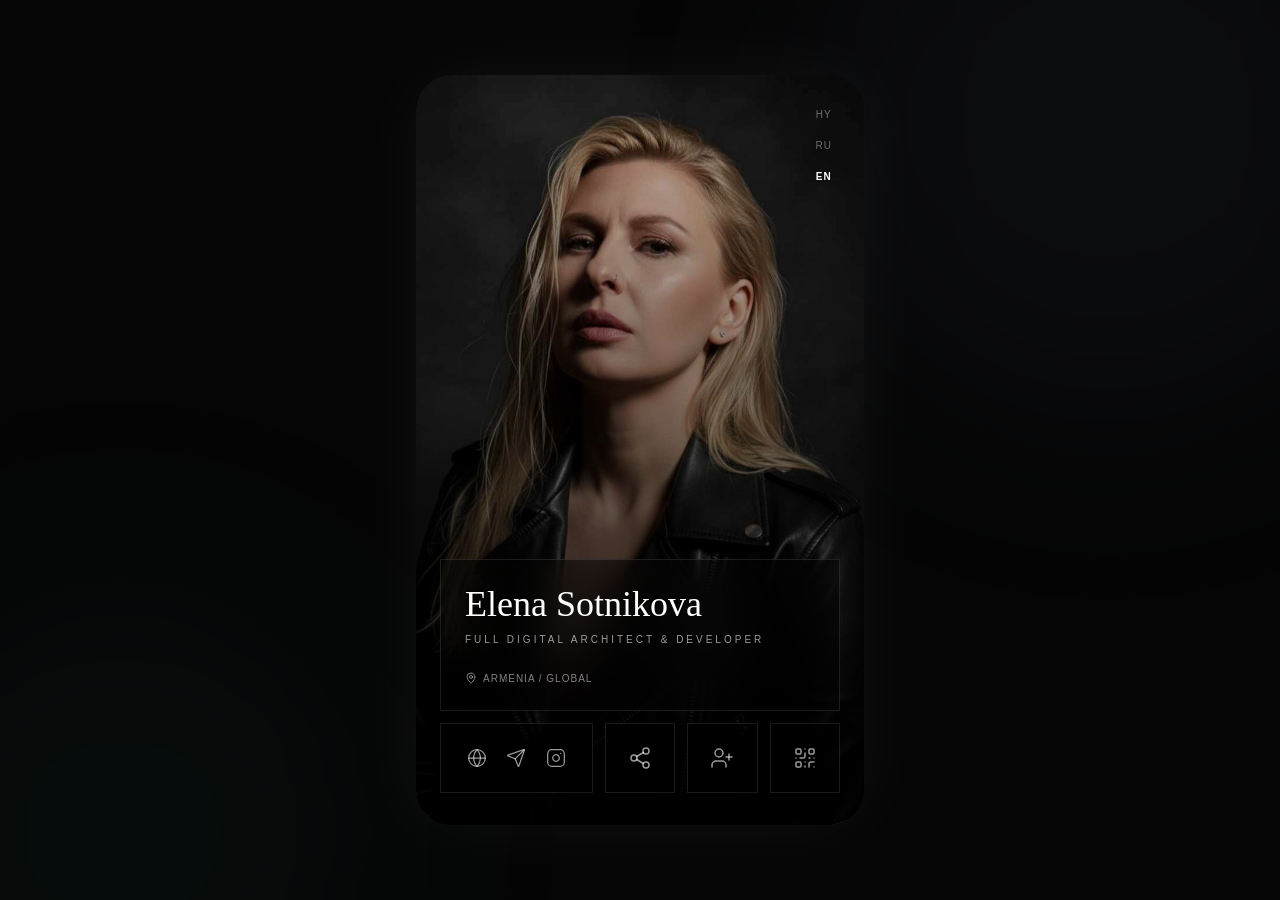
==== d/index.html @ 341fb2be "Updates" ====
<!doctype html>
<html lang="ru">
  <head>
    <meta charset="UTF-8" />
    <meta name="viewport" content="width=device-width, initial-scale=1.0" />
    <title>Elena Sotnikova | Digital Architect & Developer</title>
    <meta name="description" content="Elena Sotnikova | Full Digital Architect & Developer. Персональная цифровая визитка." />

    <!-- Open Graph (Telegram, WhatsApp, iMessage, Socials) -->
    <meta property="og:type" content="profile" />
    <meta property="og:site_name" content="Elena Sotnikova" />
    <meta property="og:title" content="Elena Sotnikova | Digital Architect & Developer" />
    <meta property="og:description" content="Full Digital Architect & Developer. Персональная цифровая визитка." />
    <meta property="og:url" content="https://me.appseapro.com/d/" />
    <meta property="og:image" content="https://me.appseapro.com/business-avatar.jpeg" />
    <meta property="og:image:secure_url" content="https://me.appseapro.com/business-avatar.jpeg" />
    <meta property="og:image:type" content="image/jpeg" />
    <meta property="og:image:width" content="768" />
    <meta property="og:image:height" content="1344" />

    <!-- Twitter Card -->
    <meta name="twitter:card" content="summary_large_image" />
    <meta name="twitter:title" content="Elena Sotnikova | Digital Architect & Developer" />
    <meta name="twitter:description" content="Full Digital Architect & Developer. Персональная цифровая визитка." />
    <meta name="twitter:image" content="https://me.appseapro.com/business-avatar.jpeg" />

    <link rel="icon" type="image/png" href="../icon-192.png" />
    <link rel="apple-touch-icon" href="../icon-192.png" />

    <script>
      window.location.replace("/?m=d");
    </script>
  </head>
  <body style="background-color: #050505; color: #fff; margin: 0; padding: 0;">
  </body>
</html>
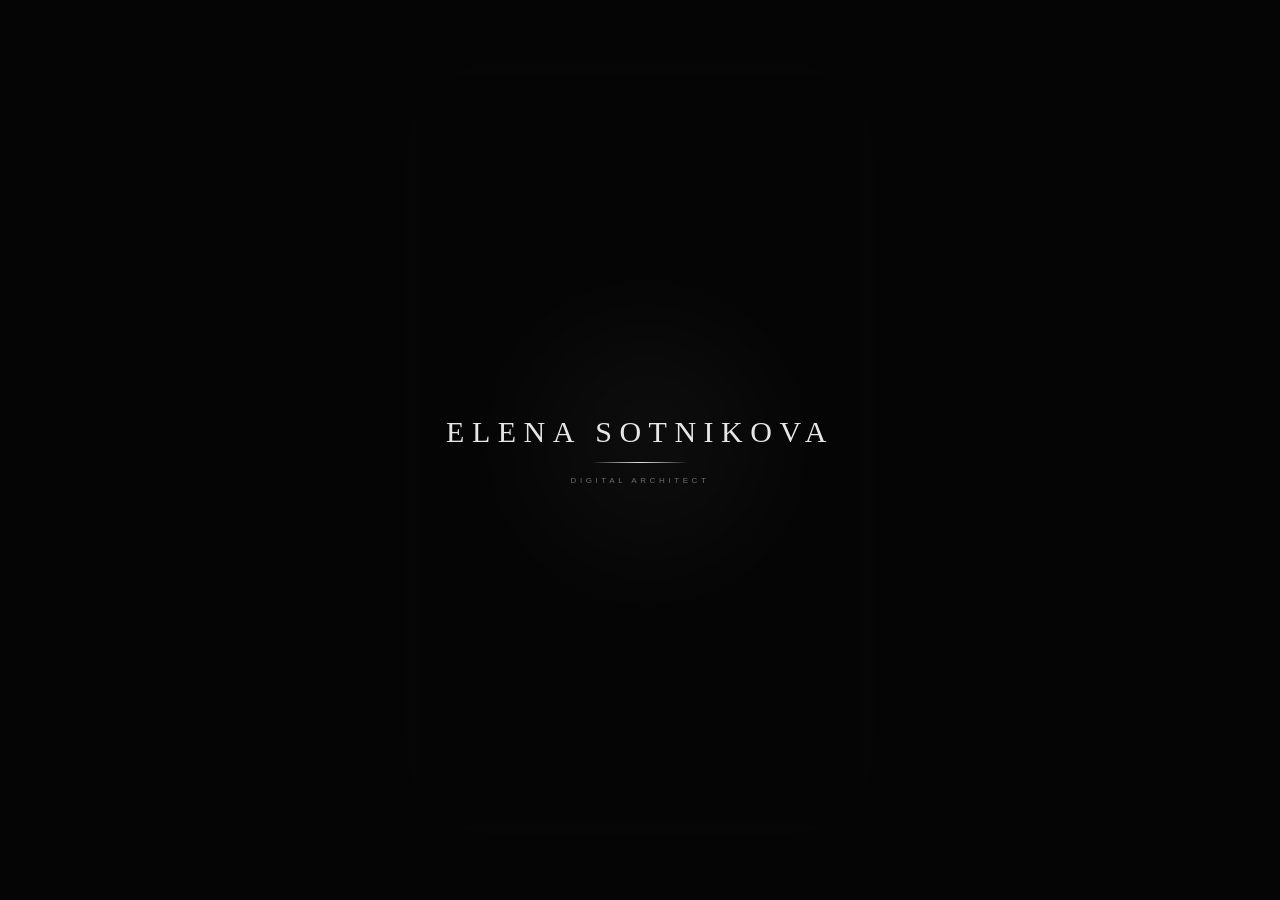
==== commit 17fdd29c: "Updates" ====
--- a/d/index.html
+++ b/d/index.html
@@ -12,20 +12,21 @@
     <meta property="og:title" content="Elena Sotnikova | Digital Architect & Developer" />
     <meta property="og:description" content="Full Digital Architect & Developer. Персональная цифровая визитка." />
     <meta property="og:url" content="https://me.appseapro.com/d/" />
-    <meta property="og:image" content="https://me.appseapro.com/business-avatar.jpeg" />
-    <meta property="og:image:secure_url" content="https://me.appseapro.com/business-avatar.jpeg" />
+    <meta property="og:image" content="https://me.appseapro.com/og-day.jpg" />
+    <meta property="og:image:secure_url" content="https://me.appseapro.com/og-day.jpg" />
     <meta property="og:image:type" content="image/jpeg" />
     <meta property="og:image:width" content="768" />
-    <meta property="og:image:height" content="1344" />
+    <meta property="og:image:height" content="768" />
 
     <!-- Twitter Card -->
-    <meta name="twitter:card" content="summary_large_image" />
+    <meta name="twitter:card" content="summary" />
     <meta name="twitter:title" content="Elena Sotnikova | Digital Architect & Developer" />
     <meta name="twitter:description" content="Full Digital Architect & Developer. Персональная цифровая визитка." />
-    <meta name="twitter:image" content="https://me.appseapro.com/business-avatar.jpeg" />
+    <meta name="twitter:image" content="https://me.appseapro.com/og-day.jpg" />
 
-    <link rel="icon" type="image/png" href="../icon-192.png" />
-    <link rel="apple-touch-icon" href="../icon-192.png" />
+    <link rel="icon" type="image/x-icon" href="/favicon.ico" />
+    <link rel="icon" type="image/png" href="/icon-192.png" />
+    <link rel="apple-touch-icon" href="/icon-192.png" />
 
     <script>
       window.location.replace("/?m=d");
